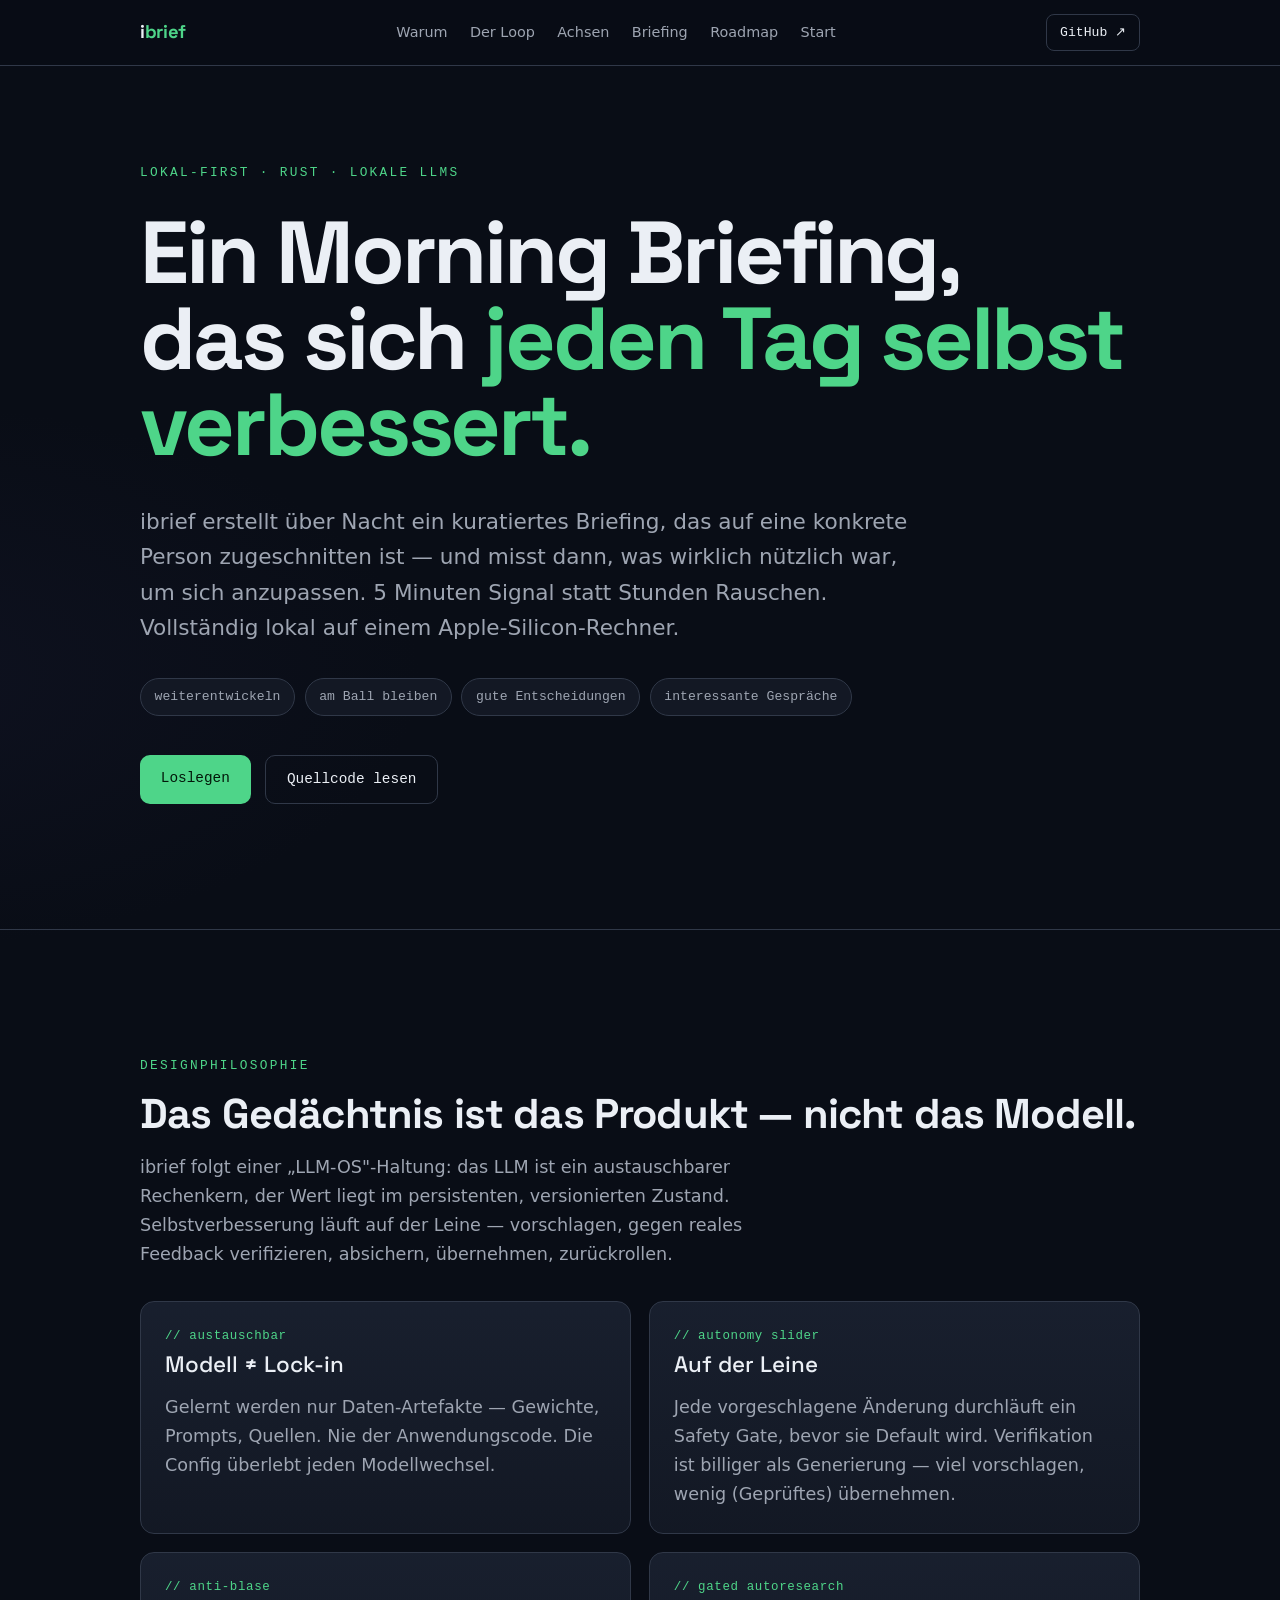
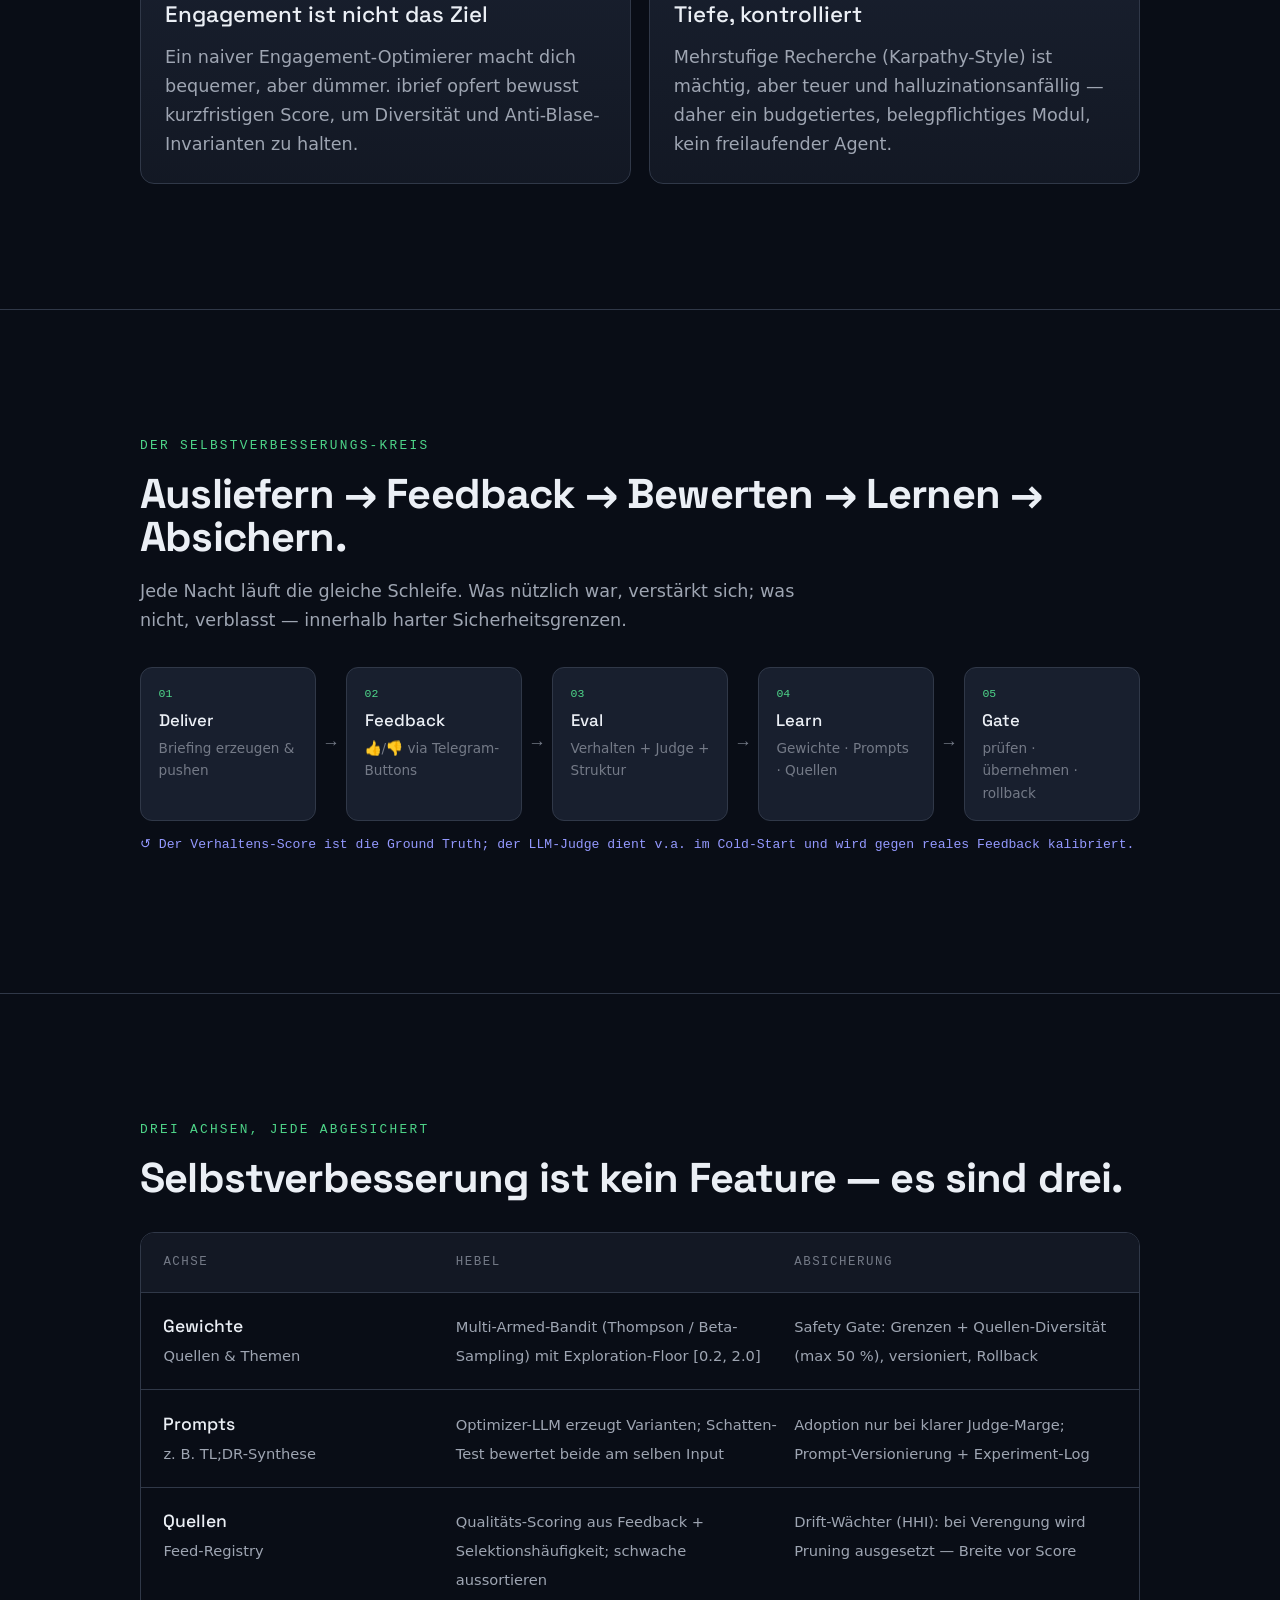
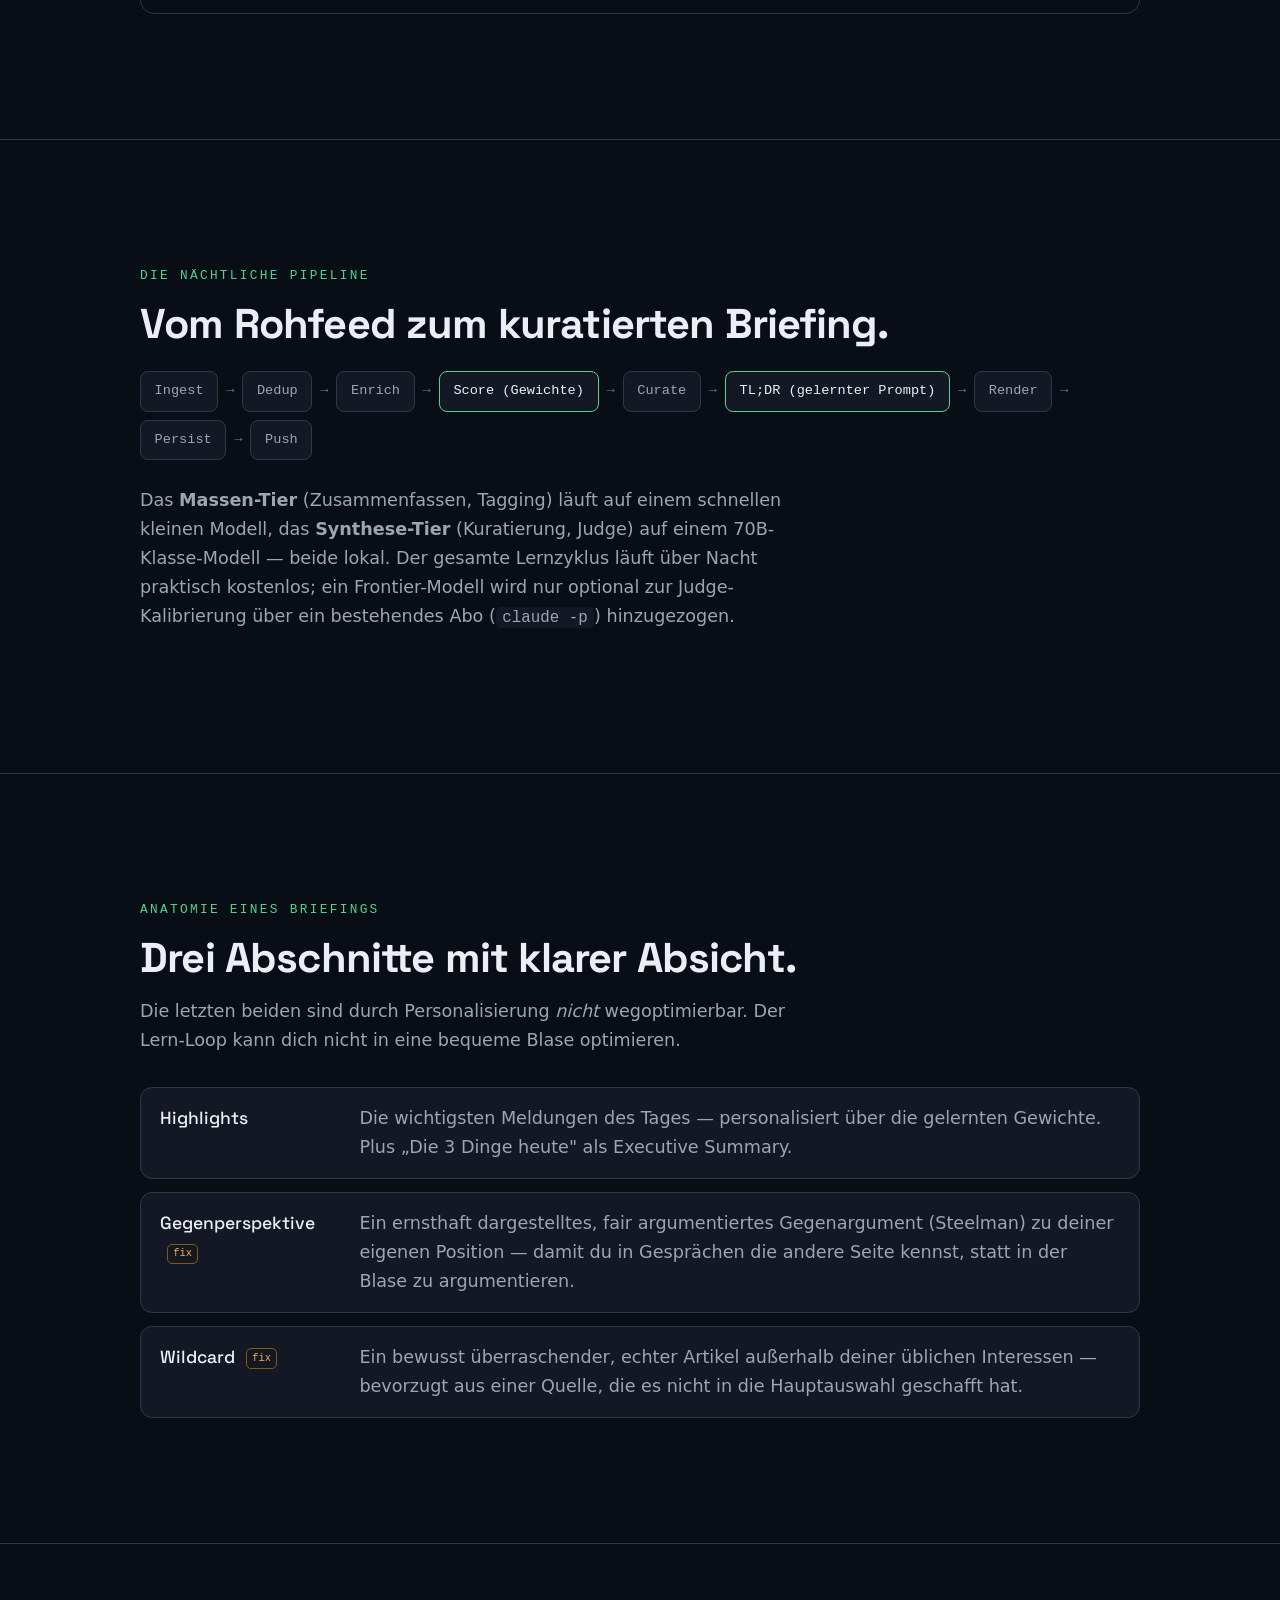
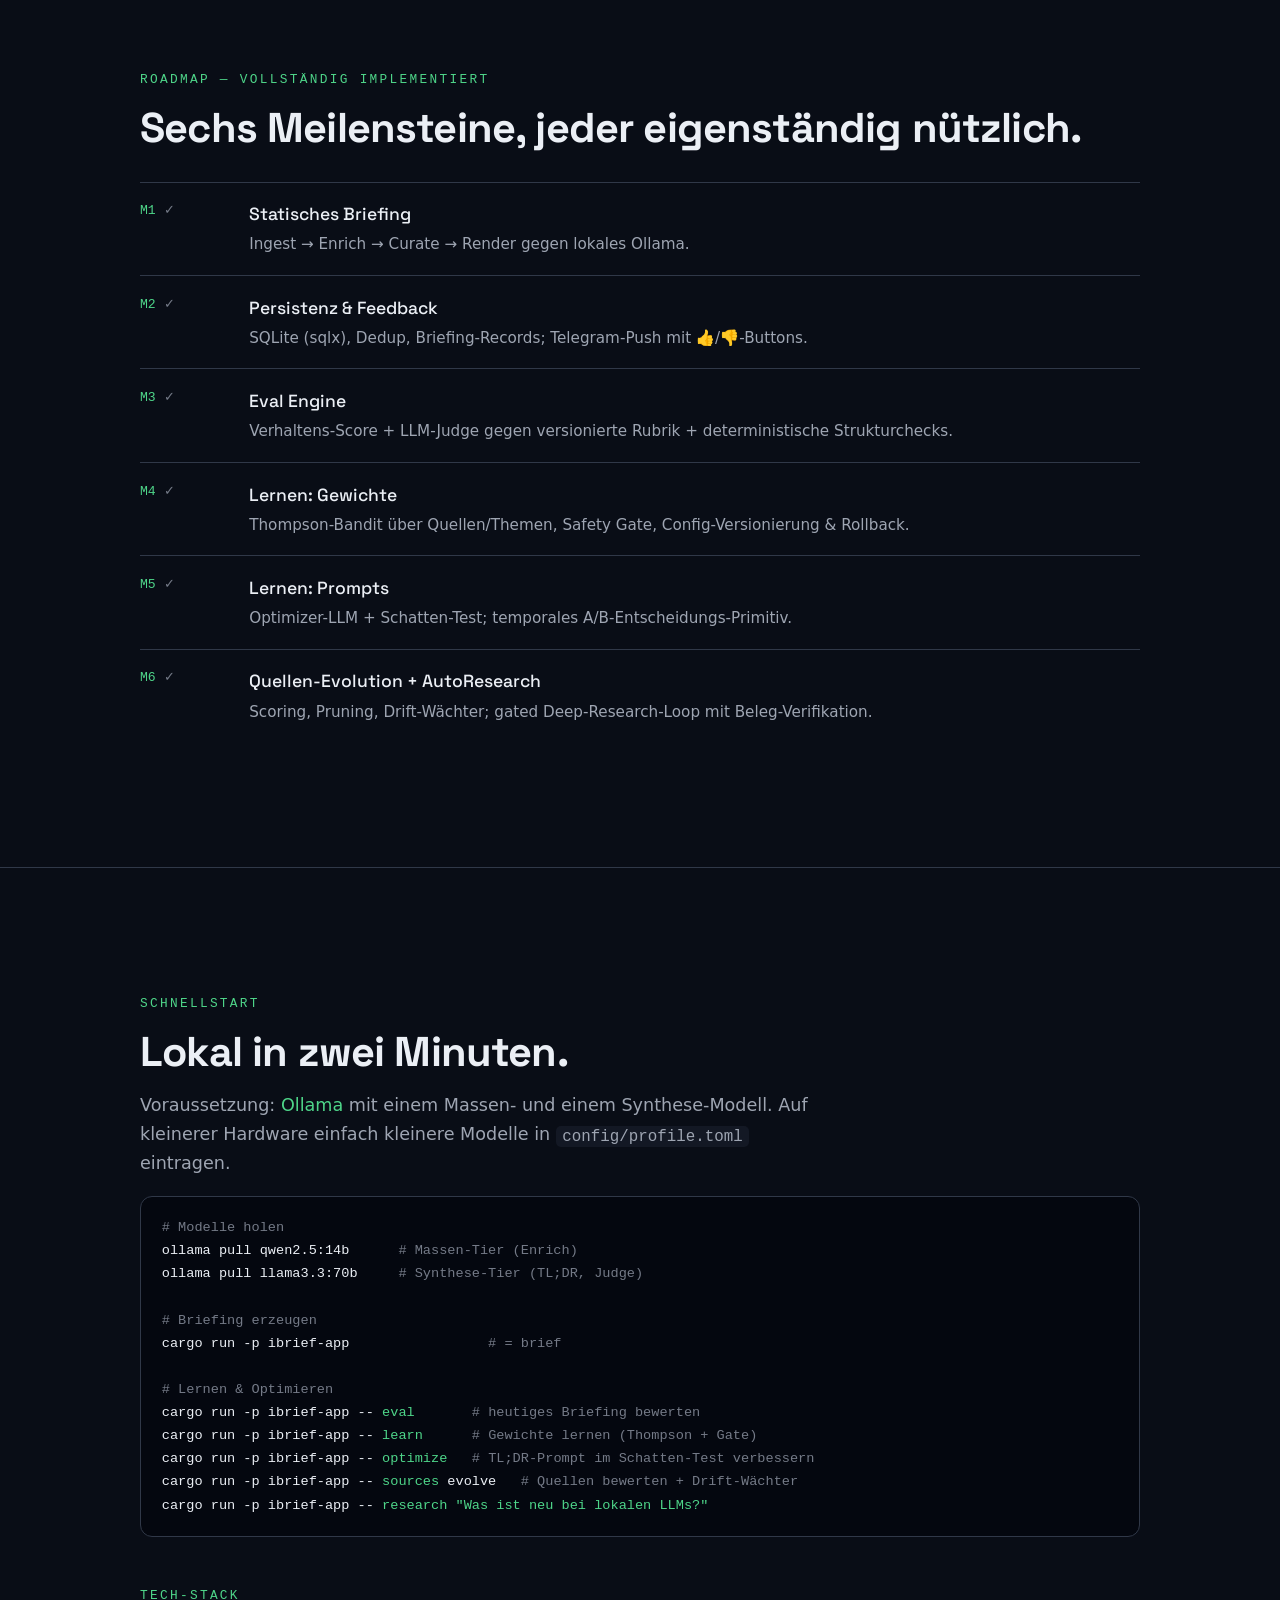
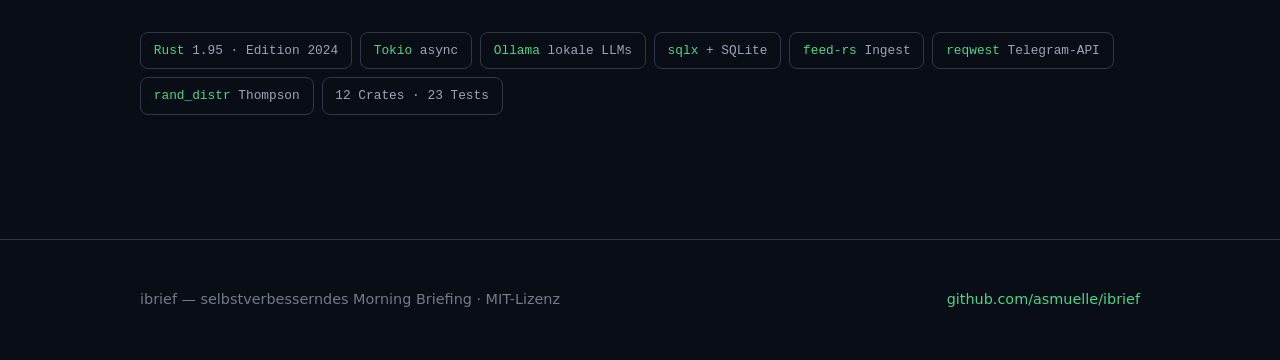
==== docs/index.html @ a216e33d "feat: ibrief — selbstverbesserndes Morning Briefing (M1–M6) Lokal-first Morning-Briefing-System in R" ====
<!doctype html>
<html lang="de">
<head>
<meta charset="utf-8" />
<meta name="viewport" content="width=device-width, initial-scale=1" />
<title>ibrief — ein selbstverbesserndes Morning Briefing</title>
<meta name="description" content="ibrief erstellt jede Nacht ein personalisiertes Morning Briefing und verbessert sich jeden Tag selbst — lokal in Rust, mit lokalen LLMs. Anti-Blase by design." />
<meta property="og:title" content="ibrief — selbstverbesserndes Morning Briefing" />
<meta property="og:description" content="Lokal-first in Rust. Lernt Gewichte, Prompts und Quellen. Anti-Blase auf Mechanismus-Ebene." />
<meta property="og:type" content="website" />
<link rel="preconnect" href="https://fonts.googleapis.com" />
<link rel="preconnect" href="https://fonts.gstatic.com" crossorigin />
<link href="https://fonts.googleapis.com/css2?family=Space+Grotesk:wght@400;500;700&display=swap" rel="stylesheet" />
<style>
:root {
  --bg: oklch(16% 0.02 265);
  --bg-raise: oklch(21% 0.025 265);
  --bg-card: oklch(24% 0.03 265);
  --line: oklch(34% 0.03 265);
  --text: oklch(95% 0.01 265);
  --muted: oklch(72% 0.02 265);
  --faint: oklch(58% 0.02 265);
  --accent: oklch(78% 0.16 155);
  --accent-2: oklch(72% 0.15 280);
  --warn: oklch(80% 0.14 70);

  --display: "Space Grotesk", ui-sans-serif, system-ui, sans-serif;
  --body: ui-sans-serif, system-ui, -apple-system, "Segoe UI", Roboto, sans-serif;
  --mono: ui-monospace, "SF Mono", "JetBrains Mono", Menlo, monospace;

  --text-hero: clamp(2.6rem, 1.2rem + 5.5vw, 5.5rem);
  --text-h2: clamp(1.6rem, 1.1rem + 2vw, 2.6rem);
  --text-h3: clamp(1.15rem, 1rem + 0.6vw, 1.4rem);
  --text-base: clamp(1rem, 0.96rem + 0.2vw, 1.1rem);

  --space-section: clamp(4rem, 3rem + 6vw, 9rem);
  --maxw: 1080px;
  --radius: 14px;
  --ease: cubic-bezier(0.16, 1, 0.3, 1);
  --dur: 320ms;
}

* { box-sizing: border-box; }
html { scroll-behavior: smooth; }
body {
  margin: 0;
  background:
    radial-gradient(1200px 600px at 80% -10%, oklch(24% 0.05 155 / 0.35), transparent 60%),
    radial-gradient(1000px 500px at -10% 10%, oklch(24% 0.05 280 / 0.3), transparent 55%),
    var(--bg);
  color: var(--text);
  font-family: var(--body);
  font-size: var(--text-base);
  line-height: 1.65;
  -webkit-font-smoothing: antialiased;
}
a { color: var(--accent); text-decoration: none; }
a:hover { text-decoration: underline; text-underline-offset: 3px; }
.wrap { max-width: var(--maxw); margin-inline: auto; padding-inline: clamp(1.2rem, 5vw, 2.5rem); }
section { padding-block: var(--space-section); border-top: 1px solid var(--line); }
h2 { font-family: var(--display); font-size: var(--text-h2); font-weight: 700; letter-spacing: -0.02em; line-height: 1.05; margin: 0 0 0.4em; }
h3 { font-family: var(--display); font-size: var(--text-h3); font-weight: 500; margin: 0 0 0.4em; }
.eyebrow { font-family: var(--mono); font-size: 0.8rem; letter-spacing: 0.18em; text-transform: uppercase; color: var(--accent); margin: 0 0 1rem; }
.lead { color: var(--muted); max-width: 60ch; }

/* nav */
header.nav { position: sticky; top: 0; z-index: 10; backdrop-filter: blur(12px); background: oklch(16% 0.02 265 / 0.7); border-bottom: 1px solid var(--line); }
.nav .wrap { display: flex; align-items: center; justify-content: space-between; padding-block: 0.9rem; }
.brand { font-family: var(--display); font-weight: 700; letter-spacing: -0.02em; font-size: 1.15rem; }
.brand span { color: var(--accent); }
.nav nav { display: flex; gap: 1.4rem; font-size: 0.9rem; }
.nav nav a { color: var(--muted); }
.nav nav a:hover { color: var(--text); text-decoration: none; }
.gh { font-family: var(--mono); font-size: 0.82rem; padding: 0.4rem 0.8rem; border: 1px solid var(--line); border-radius: 8px; color: var(--text); transition: border-color var(--dur) var(--ease), transform var(--dur) var(--ease); }
.gh:hover { border-color: var(--accent); transform: translateY(-1px); text-decoration: none; }
@media (max-width: 720px) { .nav nav { display: none; } }

/* hero */
.hero { border-top: none; padding-top: clamp(3rem, 2rem + 6vw, 6rem); }
.hero h1 { font-family: var(--display); font-size: var(--text-hero); font-weight: 700; line-height: 0.98; letter-spacing: -0.035em; margin: 0.3em 0 0.4em; }
.hero h1 em { font-style: normal; color: var(--accent); }
.hero .lead { font-size: clamp(1.1rem, 1rem + 0.6vw, 1.35rem); max-width: 56ch; }
.goals { display: flex; flex-wrap: wrap; gap: 0.6rem; margin-top: 2rem; }
.goals li { list-style: none; font-family: var(--mono); font-size: 0.82rem; padding: 0.45rem 0.85rem; border: 1px solid var(--line); border-radius: 999px; color: var(--muted); background: var(--bg-raise); }
.goals { padding: 0; }
.cta { display: flex; gap: 0.9rem; margin-top: 2.4rem; flex-wrap: wrap; }
.btn { font-family: var(--mono); font-size: 0.9rem; padding: 0.75rem 1.3rem; border-radius: 10px; transition: transform var(--dur) var(--ease), box-shadow var(--dur) var(--ease); }
.btn-primary { background: var(--accent); color: oklch(18% 0.04 155); font-weight: 500; }
.btn-primary:hover { transform: translateY(-2px); box-shadow: 0 10px 30px oklch(78% 0.16 155 / 0.25); text-decoration: none; }
.btn-ghost { border: 1px solid var(--line); color: var(--text); }
.btn-ghost:hover { border-color: var(--accent); text-decoration: none; transform: translateY(-2px); }

/* generic cards */
.grid { display: grid; gap: 1.1rem; }
.cols-2 { grid-template-columns: repeat(2, 1fr); }
.cols-3 { grid-template-columns: repeat(3, 1fr); }
@media (max-width: 800px) { .cols-2, .cols-3 { grid-template-columns: 1fr; } }
.card { background: linear-gradient(180deg, var(--bg-card), var(--bg-raise)); border: 1px solid var(--line); border-radius: var(--radius); padding: 1.5rem; transition: transform var(--dur) var(--ease), border-color var(--dur) var(--ease); }
.card:hover { transform: translateY(-3px); border-color: oklch(40% 0.05 155); }
.card p { color: var(--muted); margin: 0; }
.card .k { font-family: var(--mono); font-size: 0.78rem; color: var(--accent); letter-spacing: 0.05em; }

/* axis table */
.axes { margin-top: 2rem; border: 1px solid var(--line); border-radius: var(--radius); overflow: hidden; }
.axis { display: grid; grid-template-columns: 1.2fr 1.4fr 1.4fr; gap: 1rem; padding: 1.2rem 1.4rem; border-top: 1px solid var(--line); }
.axis:first-child { border-top: none; background: var(--bg-raise); font-family: var(--mono); font-size: 0.78rem; text-transform: uppercase; letter-spacing: 0.12em; color: var(--faint); }
.axis strong { font-family: var(--display); font-weight: 500; }
.axis small { color: var(--muted); }
@media (max-width: 720px) { .axis { grid-template-columns: 1fr; gap: 0.3rem; } .axis:first-child { display: none; } .axis strong::before { content: "▸ "; color: var(--accent); } }

/* loop diagram */
.loop { display: flex; flex-wrap: wrap; gap: 0.6rem; align-items: stretch; margin-top: 2rem; }
.loop .node { flex: 1 1 140px; background: var(--bg-card); border: 1px solid var(--line); border-radius: 12px; padding: 1rem 1.1rem; position: relative; }
.loop .node .n { font-family: var(--mono); font-size: 0.72rem; color: var(--accent); }
.loop .node h4 { margin: 0.25rem 0 0.15rem; font-family: var(--display); font-weight: 500; font-size: 1.05rem; }
.loop .node p { margin: 0; color: var(--faint); font-size: 0.85rem; }
.loop .arrow { align-self: center; color: var(--faint); font-family: var(--mono); }
.loopback { margin-top: 0.8rem; font-family: var(--mono); font-size: 0.82rem; color: var(--accent-2); }

/* pipeline */
.pipe { display: flex; flex-wrap: wrap; gap: 0.5rem; margin-top: 1.6rem; font-family: var(--mono); font-size: 0.85rem; }
.pipe span { padding: 0.5rem 0.85rem; border: 1px solid var(--line); border-radius: 8px; background: var(--bg-raise); color: var(--muted); }
.pipe span.hot { border-color: var(--accent); color: var(--text); }
.pipe b { color: var(--faint); align-self: center; }

/* anatomy */
.anatomy { margin-top: 2rem; display: grid; gap: 0.8rem; }
.row { display: grid; grid-template-columns: 180px 1fr; gap: 1.2rem; padding: 1rem 1.2rem; border: 1px solid var(--line); border-radius: 12px; background: var(--bg-raise); align-items: baseline; }
.row .label { font-family: var(--display); font-weight: 500; }
.row .label .pin { display: inline-block; font-family: var(--mono); font-size: 0.65rem; color: var(--warn); border: 1px solid oklch(50% 0.1 70); border-radius: 5px; padding: 0.05rem 0.35rem; margin-left: 0.4rem; vertical-align: middle; }
.row p { margin: 0; color: var(--muted); }
@media (max-width: 720px) { .row { grid-template-columns: 1fr; gap: 0.3rem; } }

/* timeline */
.timeline { margin-top: 2rem; display: grid; gap: 0; }
.ms { display: grid; grid-template-columns: 90px 1fr; gap: 1.2rem; padding: 1.1rem 0; border-top: 1px solid var(--line); }
.ms .tag { font-family: var(--mono); font-size: 0.82rem; color: var(--accent); }
.ms .tag .done { color: var(--faint); }
.ms h4 { margin: 0 0 0.2rem; font-family: var(--display); font-weight: 500; }
.ms p { margin: 0; color: var(--muted); font-size: 0.95rem; }

/* code */
pre { background: oklch(13% 0.02 265); border: 1px solid var(--line); border-radius: 12px; padding: 1.2rem 1.3rem; overflow-x: auto; font-family: var(--mono); font-size: 0.85rem; line-height: 1.7; color: var(--text); }
pre .c { color: var(--faint); }
pre .a { color: var(--accent); }
code { font-family: var(--mono); font-size: 0.9em; background: var(--bg-raise); padding: 0.1rem 0.4rem; border-radius: 5px; }

/* stack chips */
.stack { display: flex; flex-wrap: wrap; gap: 0.5rem; margin-top: 1.6rem; }
.stack span { font-family: var(--mono); font-size: 0.8rem; padding: 0.45rem 0.8rem; border: 1px solid var(--line); border-radius: 8px; color: var(--muted); }
.stack span b { color: var(--accent); font-weight: 400; }

footer { border-top: 1px solid var(--line); padding-block: 3rem; color: var(--faint); font-size: 0.9rem; }
footer .wrap { display: flex; justify-content: space-between; flex-wrap: wrap; gap: 1rem; }

@media (prefers-reduced-motion: reduce) {
  * { animation: none !important; transition: none !important; scroll-behavior: auto !important; }
}
</style>
</head>
<body>

<header class="nav">
  <div class="wrap">
    <span class="brand">i<span>brief</span></span>
    <nav>
      <a href="#warum">Warum</a>
      <a href="#loop">Der Loop</a>
      <a href="#achsen">Achsen</a>
      <a href="#anatomie">Briefing</a>
      <a href="#meilensteine">Roadmap</a>
      <a href="#start">Start</a>
    </nav>
    <a class="gh" href="https://github.com/asmuelle/ibrief">GitHub ↗</a>
  </div>
</header>

<main>
  <section class="hero">
    <div class="wrap">
      <p class="eyebrow">Lokal-first · Rust · lokale LLMs</p>
      <h1>Ein Morning Briefing,<br />das sich <em>jeden Tag selbst verbessert.</em></h1>
      <p class="lead">ibrief erstellt über Nacht ein kuratiertes Briefing, das auf eine konkrete Person zugeschnitten ist — und misst dann, was wirklich nützlich war, um sich anzupassen. 5 Minuten Signal statt Stunden Rauschen. Vollständig lokal auf einem Apple-Silicon-Rechner.</p>
      <ul class="goals">
        <li>weiterentwickeln</li>
        <li>am Ball bleiben</li>
        <li>gute Entscheidungen</li>
        <li>interessante Gespräche</li>
      </ul>
      <div class="cta">
        <a class="btn btn-primary" href="#start">Loslegen</a>
        <a class="btn btn-ghost" href="https://github.com/asmuelle/ibrief">Quellcode lesen</a>
      </div>
    </div>
  </section>

  <section id="warum">
    <div class="wrap">
      <p class="eyebrow">Designphilosophie</p>
      <h2>Das Gedächtnis ist das Produkt — nicht das Modell.</h2>
      <p class="lead">ibrief folgt einer „LLM-OS"-Haltung: das LLM ist ein austauschbarer Rechenkern, der Wert liegt im persistenten, versionierten Zustand. Selbstverbesserung läuft auf der Leine — vorschlagen, gegen reales Feedback verifizieren, absichern, übernehmen, zurückrollen.</p>
      <div class="grid cols-2" style="margin-top:2rem">
        <article class="card">
          <p class="k">// austauschbar</p>
          <h3>Modell ≠ Lock-in</h3>
          <p>Gelernt werden nur Daten-Artefakte — Gewichte, Prompts, Quellen. Nie der Anwendungscode. Die Config überlebt jeden Modellwechsel.</p>
        </article>
        <article class="card">
          <p class="k">// autonomy slider</p>
          <h3>Auf der Leine</h3>
          <p>Jede vorgeschlagene Änderung durchläuft ein Safety Gate, bevor sie Default wird. Verifikation ist billiger als Generierung — viel vorschlagen, wenig (Geprüftes) übernehmen.</p>
        </article>
        <article class="card">
          <p class="k">// anti-blase</p>
          <h3>Engagement ist nicht das Ziel</h3>
          <p>Ein naiver Engagement-Optimierer macht dich bequemer, aber dümmer. ibrief opfert bewusst kurzfristigen Score, um Diversität und Anti-Blase-Invarianten zu halten.</p>
        </article>
        <article class="card">
          <p class="k">// gated autoresearch</p>
          <h3>Tiefe, kontrolliert</h3>
          <p>Mehrstufige Recherche (Karpathy-Style) ist mächtig, aber teuer und halluzinationsanfällig — daher ein budgetiertes, belegpflichtiges Modul, kein freilaufender Agent.</p>
        </article>
      </div>
    </div>
  </section>

  <section id="loop">
    <div class="wrap">
      <p class="eyebrow">Der Selbstverbesserungs-Kreis</p>
      <h2>Ausliefern → Feedback → Bewerten → Lernen → Absichern.</h2>
      <p class="lead">Jede Nacht läuft die gleiche Schleife. Was nützlich war, verstärkt sich; was nicht, verblasst — innerhalb harter Sicherheitsgrenzen.</p>
      <div class="loop">
        <div class="node"><div class="n">01</div><h4>Deliver</h4><p>Briefing erzeugen &amp; pushen</p></div>
        <span class="arrow">→</span>
        <div class="node"><div class="n">02</div><h4>Feedback</h4><p>👍/👎 via Telegram-Buttons</p></div>
        <span class="arrow">→</span>
        <div class="node"><div class="n">03</div><h4>Eval</h4><p>Verhalten + Judge + Struktur</p></div>
        <span class="arrow">→</span>
        <div class="node"><div class="n">04</div><h4>Learn</h4><p>Gewichte · Prompts · Quellen</p></div>
        <span class="arrow">→</span>
        <div class="node"><div class="n">05</div><h4>Gate</h4><p>prüfen · übernehmen · rollback</p></div>
      </div>
      <p class="loopback">↺ Der Verhaltens-Score ist die Ground Truth; der LLM-Judge dient v.a. im Cold-Start und wird gegen reales Feedback kalibriert.</p>
    </div>
  </section>

  <section id="achsen">
    <div class="wrap">
      <p class="eyebrow">Drei Achsen, jede abgesichert</p>
      <h2>Selbstverbesserung ist kein Feature — es sind drei.</h2>
      <div class="axes">
        <div class="axis"><span>Achse</span><span>Hebel</span><span>Absicherung</span></div>
        <div class="axis">
          <div><strong>Gewichte</strong><br /><small>Quellen &amp; Themen</small></div>
          <div><small>Multi-Armed-Bandit (Thompson / Beta-Sampling) mit Exploration-Floor [0.2, 2.0]</small></div>
          <div><small>Safety Gate: Grenzen + Quellen-Diversität (max 50 %), versioniert, Rollback</small></div>
        </div>
        <div class="axis">
          <div><strong>Prompts</strong><br /><small>z. B. TL;DR-Synthese</small></div>
          <div><small>Optimizer-LLM erzeugt Varianten; Schatten-Test bewertet beide am selben Input</small></div>
          <div><small>Adoption nur bei klarer Judge-Marge; Prompt-Versionierung + Experiment-Log</small></div>
        </div>
        <div class="axis">
          <div><strong>Quellen</strong><br /><small>Feed-Registry</small></div>
          <div><small>Qualitäts-Scoring aus Feedback + Selektionshäufigkeit; schwache aussortieren</small></div>
          <div><small>Drift-Wächter (HHI): bei Verengung wird Pruning ausgesetzt — Breite vor Score</small></div>
        </div>
      </div>
    </div>
  </section>

  <section id="pipeline">
    <div class="wrap">
      <p class="eyebrow">Die nächtliche Pipeline</p>
      <h2>Vom Rohfeed zum kuratierten Briefing.</h2>
      <div class="pipe">
        <span>Ingest</span><b>→</b>
        <span>Dedup</span><b>→</b>
        <span>Enrich</span><b>→</b>
        <span class="hot">Score (Gewichte)</span><b>→</b>
        <span>Curate</span><b>→</b>
        <span class="hot">TL;DR (gelernter Prompt)</span><b>→</b>
        <span>Render</span><b>→</b>
        <span>Persist</span><b>→</b>
        <span>Push</span>
      </div>
      <p class="lead" style="margin-top:1.6rem">Das <strong>Massen-Tier</strong> (Zusammenfassen, Tagging) läuft auf einem schnellen kleinen Modell, das <strong>Synthese-Tier</strong> (Kuratierung, Judge) auf einem 70B-Klasse-Modell — beide lokal. Der gesamte Lernzyklus läuft über Nacht praktisch kostenlos; ein Frontier-Modell wird nur optional zur Judge-Kalibrierung über ein bestehendes Abo (<code>claude -p</code>) hinzugezogen.</p>
    </div>
  </section>

  <section id="anatomie">
    <div class="wrap">
      <p class="eyebrow">Anatomie eines Briefings</p>
      <h2>Drei Abschnitte mit klarer Absicht.</h2>
      <p class="lead">Die letzten beiden sind durch Personalisierung <em>nicht</em> wegoptimierbar. Der Lern-Loop kann dich nicht in eine bequeme Blase optimieren.</p>
      <div class="anatomy">
        <div class="row">
          <div class="label">Highlights</div>
          <p>Die wichtigsten Meldungen des Tages — personalisiert über die gelernten Gewichte. Plus „Die 3 Dinge heute" als Executive Summary.</p>
        </div>
        <div class="row">
          <div class="label">Gegenperspektive <span class="pin">fix</span></div>
          <p>Ein ernsthaft dargestelltes, fair argumentiertes Gegenargument (Steelman) zu deiner eigenen Position — damit du in Gesprächen die andere Seite kennst, statt in der Blase zu argumentieren.</p>
        </div>
        <div class="row">
          <div class="label">Wildcard <span class="pin">fix</span></div>
          <p>Ein bewusst überraschender, echter Artikel außerhalb deiner üblichen Interessen — bevorzugt aus einer Quelle, die es nicht in die Hauptauswahl geschafft hat.</p>
        </div>
      </div>
    </div>
  </section>

  <section id="meilensteine">
    <div class="wrap">
      <p class="eyebrow">Roadmap — vollständig implementiert</p>
      <h2>Sechs Meilensteine, jeder eigenständig nützlich.</h2>
      <div class="timeline">
        <div class="ms"><div class="tag">M1 <span class="done">✓</span></div><div><h4>Statisches Briefing</h4><p>Ingest → Enrich → Curate → Render gegen lokales Ollama.</p></div></div>
        <div class="ms"><div class="tag">M2 <span class="done">✓</span></div><div><h4>Persistenz &amp; Feedback</h4><p>SQLite (sqlx), Dedup, Briefing-Records; Telegram-Push mit 👍/👎-Buttons.</p></div></div>
        <div class="ms"><div class="tag">M3 <span class="done">✓</span></div><div><h4>Eval Engine</h4><p>Verhaltens-Score + LLM-Judge gegen versionierte Rubrik + deterministische Strukturchecks.</p></div></div>
        <div class="ms"><div class="tag">M4 <span class="done">✓</span></div><div><h4>Lernen: Gewichte</h4><p>Thompson-Bandit über Quellen/Themen, Safety Gate, Config-Versionierung &amp; Rollback.</p></div></div>
        <div class="ms"><div class="tag">M5 <span class="done">✓</span></div><div><h4>Lernen: Prompts</h4><p>Optimizer-LLM + Schatten-Test; temporales A/B-Entscheidungs-Primitiv.</p></div></div>
        <div class="ms"><div class="tag">M6 <span class="done">✓</span></div><div><h4>Quellen-Evolution + AutoResearch</h4><p>Scoring, Pruning, Drift-Wächter; gated Deep-Research-Loop mit Beleg-Verifikation.</p></div></div>
      </div>
    </div>
  </section>

  <section id="start">
    <div class="wrap">
      <p class="eyebrow">Schnellstart</p>
      <h2>Lokal in zwei Minuten.</h2>
      <p class="lead">Voraussetzung: <a href="https://ollama.com">Ollama</a> mit einem Massen- und einem Synthese-Modell. Auf kleinerer Hardware einfach kleinere Modelle in <code>config/profile.toml</code> eintragen.</p>
<pre><span class="c"># Modelle holen</span>
ollama pull qwen2.5:14b      <span class="c"># Massen-Tier (Enrich)</span>
ollama pull llama3.3:70b     <span class="c"># Synthese-Tier (TL;DR, Judge)</span>

<span class="c"># Briefing erzeugen</span>
cargo run -p ibrief-app                 <span class="c"># = brief</span>

<span class="c"># Lernen &amp; Optimieren</span>
cargo run -p ibrief-app -- <span class="a">eval</span>       <span class="c"># heutiges Briefing bewerten</span>
cargo run -p ibrief-app -- <span class="a">learn</span>      <span class="c"># Gewichte lernen (Thompson + Gate)</span>
cargo run -p ibrief-app -- <span class="a">optimize</span>   <span class="c"># TL;DR-Prompt im Schatten-Test verbessern</span>
cargo run -p ibrief-app -- <span class="a">sources</span> evolve   <span class="c"># Quellen bewerten + Drift-Wächter</span>
cargo run -p ibrief-app -- <span class="a">research</span> <span class="a">"Was ist neu bei lokalen LLMs?"</span></pre>

      <p class="eyebrow" style="margin-top:3rem">Tech-Stack</p>
      <div class="stack">
        <span><b>Rust</b> 1.95 · Edition 2024</span>
        <span><b>Tokio</b> async</span>
        <span><b>Ollama</b> lokale LLMs</span>
        <span><b>sqlx</b> + SQLite</span>
        <span><b>feed-rs</b> Ingest</span>
        <span><b>reqwest</b> Telegram-API</span>
        <span><b>rand_distr</b> Thompson</span>
        <span>12 Crates · 23 Tests</span>
      </div>
    </div>
  </section>
</main>

<footer>
  <div class="wrap">
    <span>ibrief — selbstverbesserndes Morning Briefing · MIT-Lizenz</span>
    <span><a href="https://github.com/asmuelle/ibrief">github.com/asmuelle/ibrief</a></span>
  </div>
</footer>

</body>
</html>
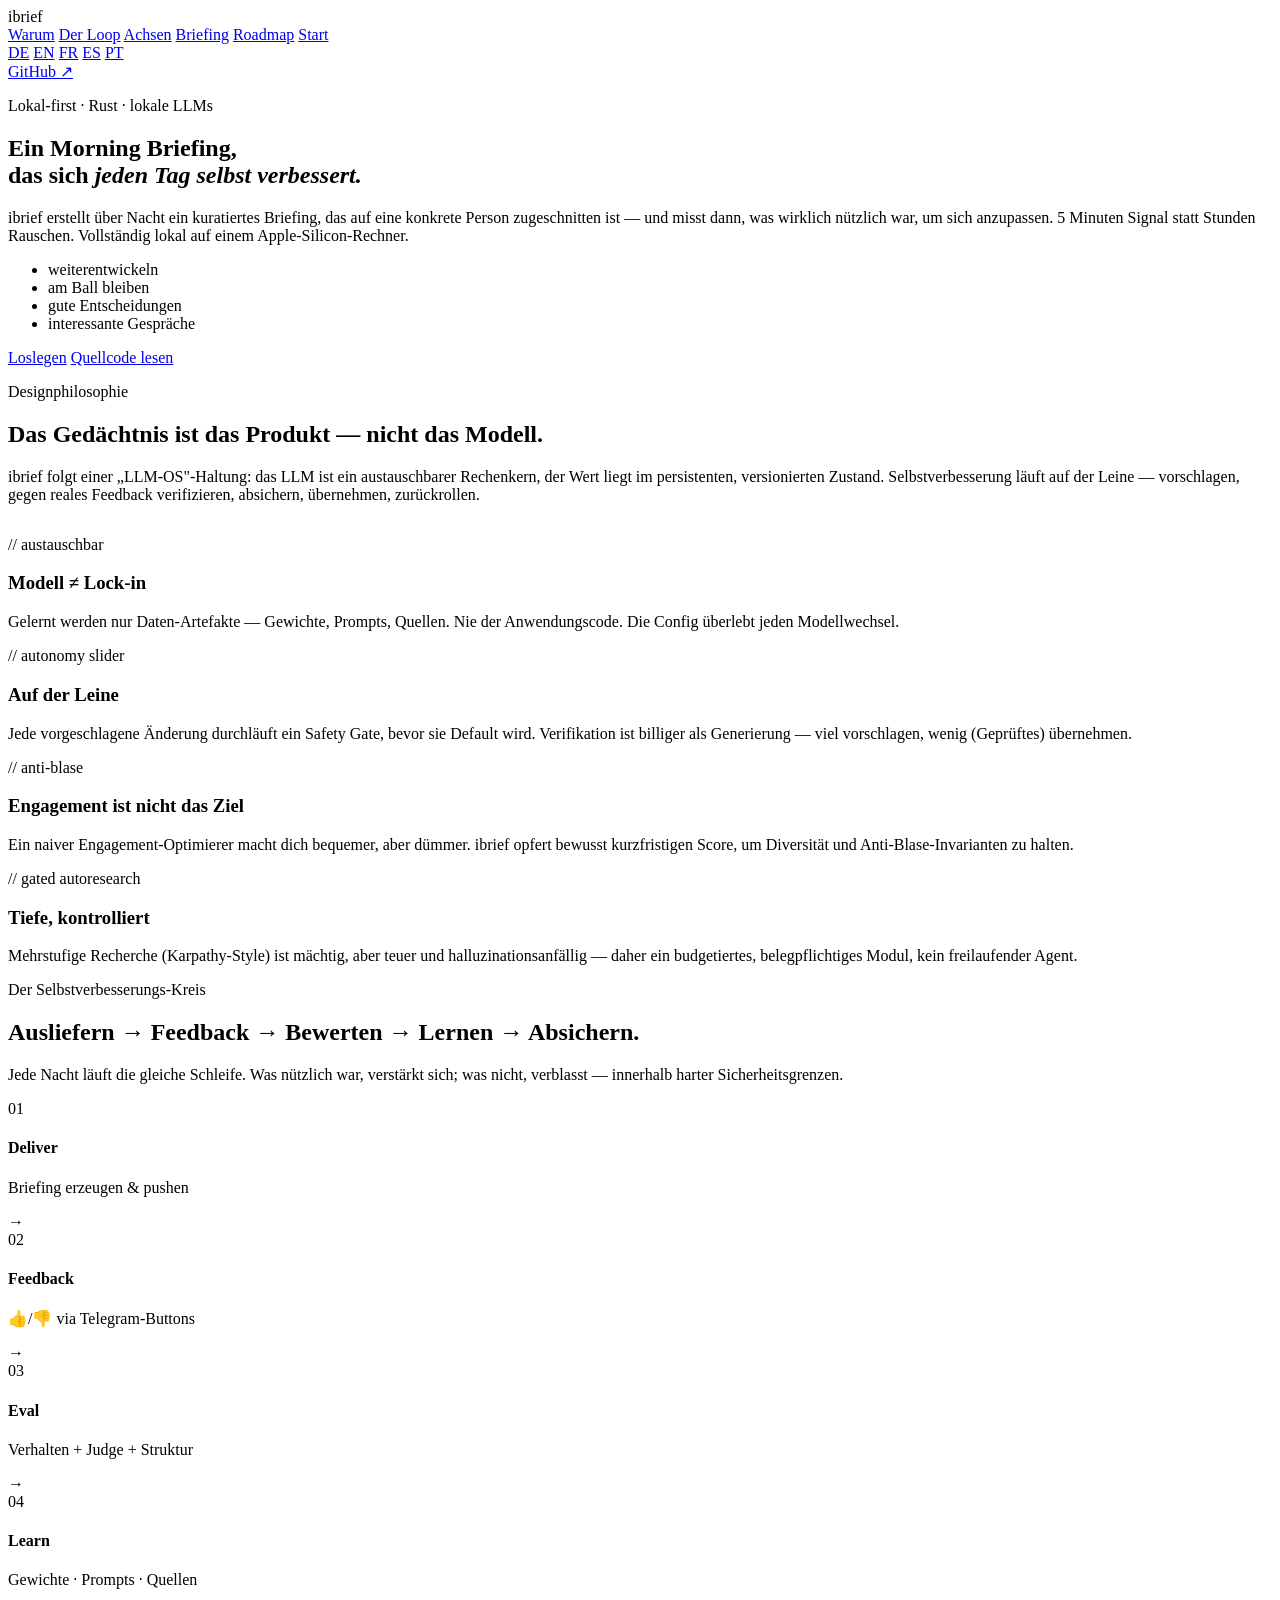
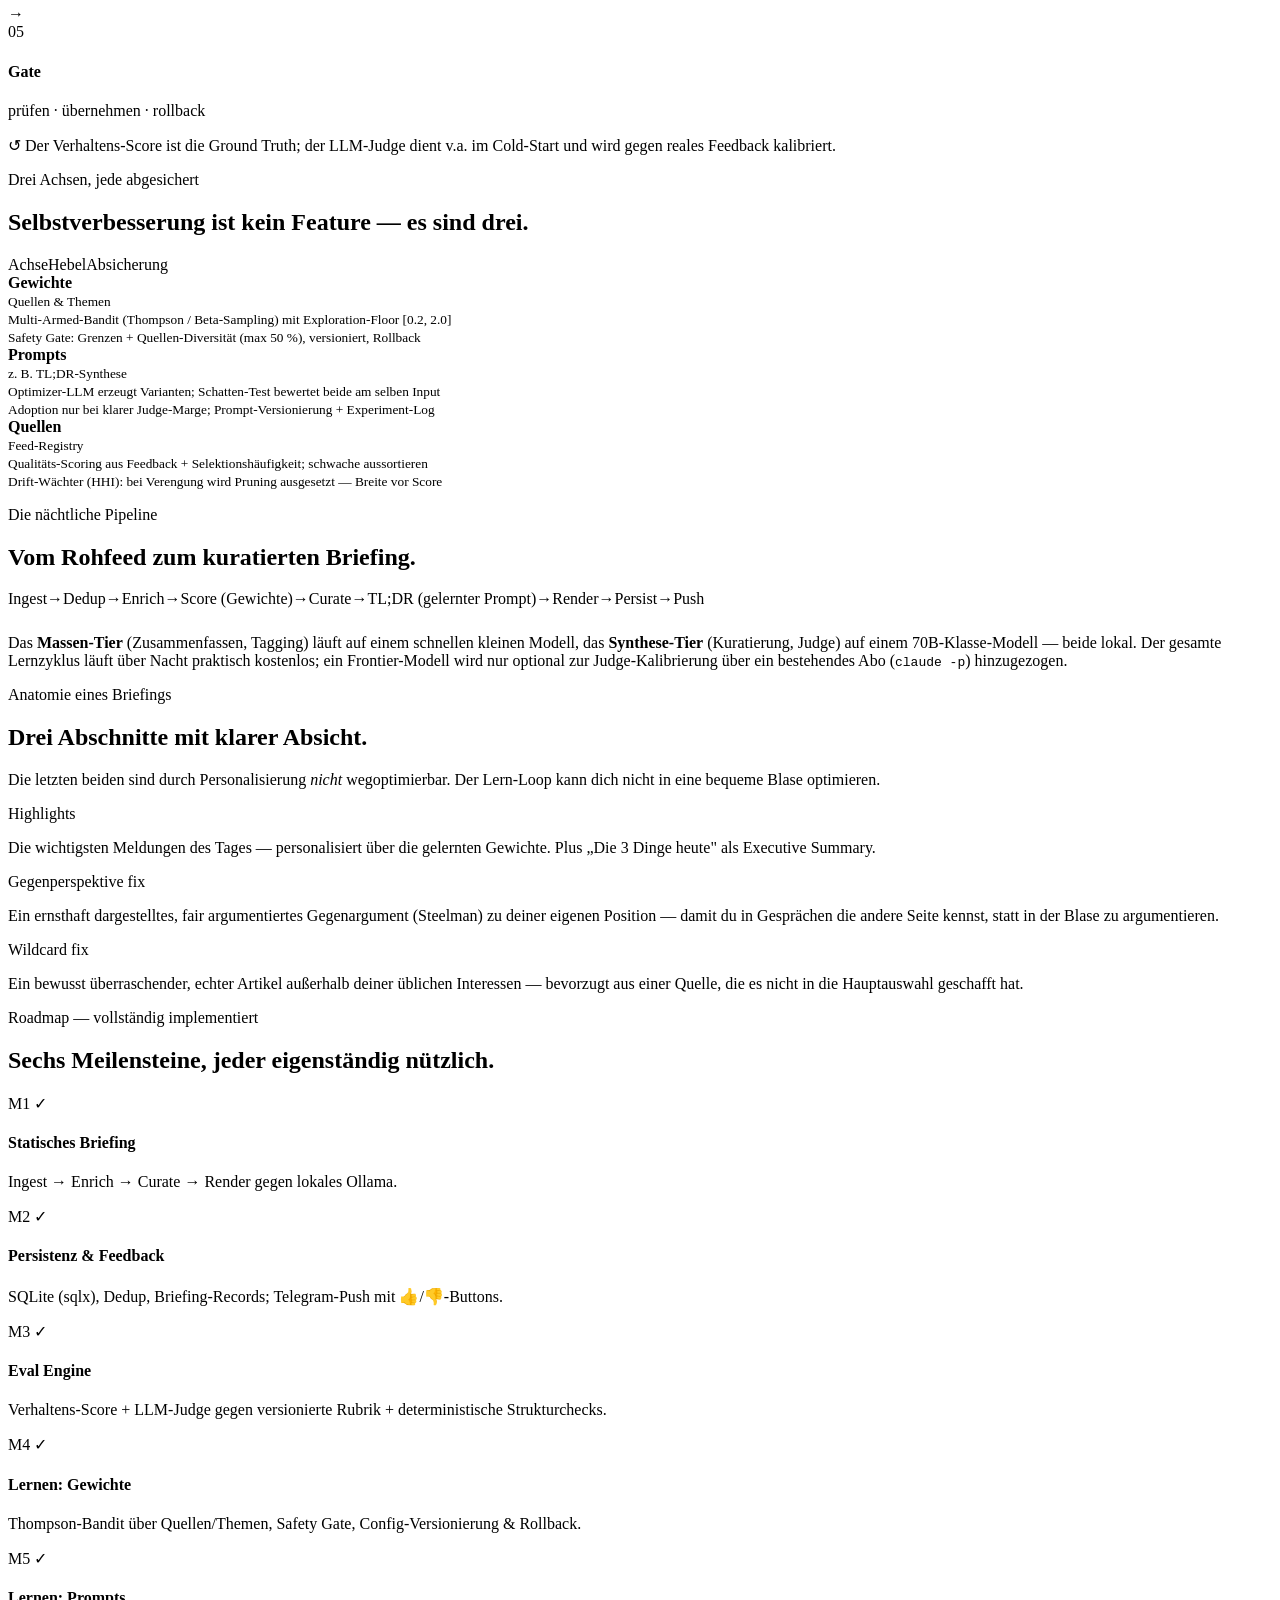
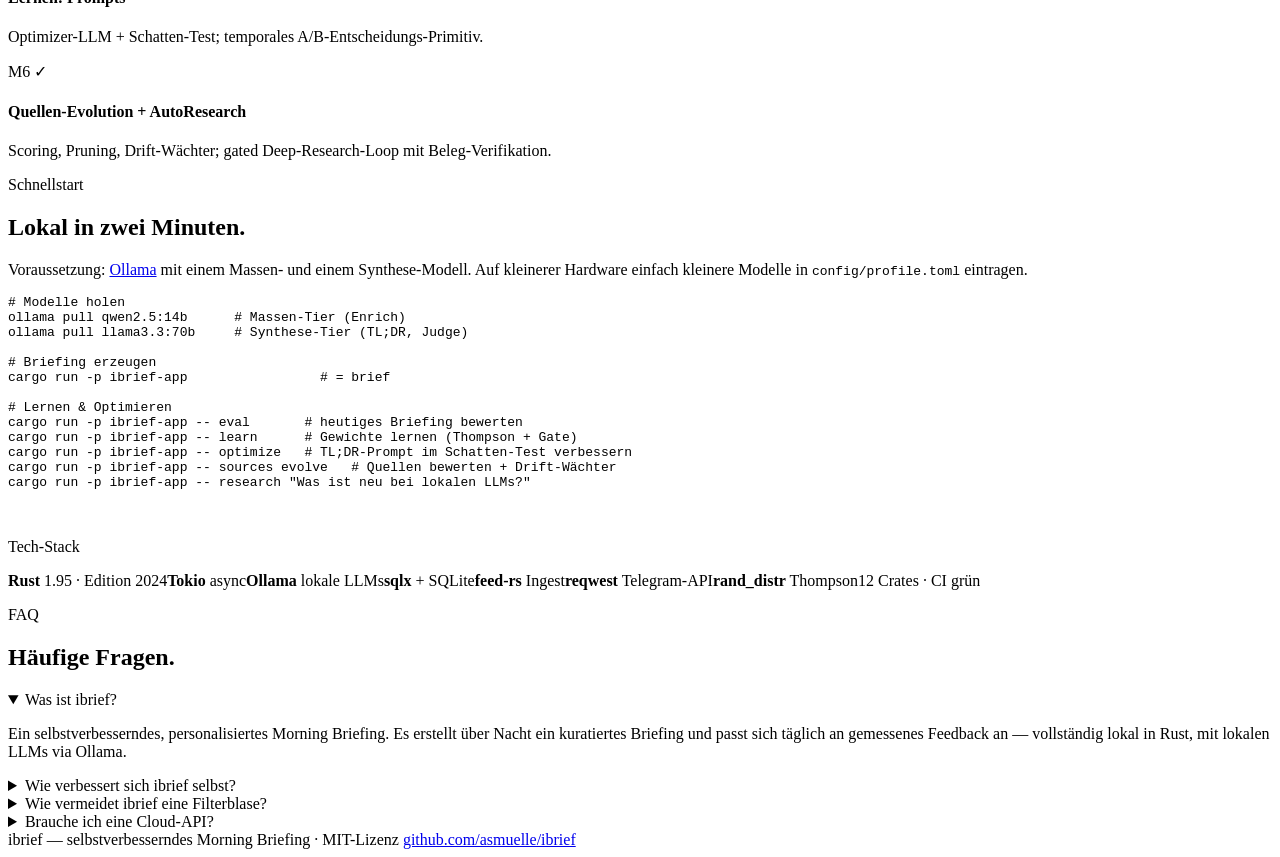
==== commit 49302ca3: "docs: mehrsprachige GitHub-Pages-Seite (de/en/fr/es/pt) mit SEO/GEO - Geteiltes Stylesheet (styles.c" ====
--- a/docs/index.html
+++ b/docs/index.html
@@ -3,160 +3,45 @@
 <head>
 <meta charset="utf-8" />
 <meta name="viewport" content="width=device-width, initial-scale=1" />
-<title>ibrief — ein selbstverbesserndes Morning Briefing</title>
-<meta name="description" content="ibrief erstellt jede Nacht ein personalisiertes Morning Briefing und verbessert sich jeden Tag selbst — lokal in Rust, mit lokalen LLMs. Anti-Blase by design." />
+<title>ibrief — ein selbstverbesserndes Morning Briefing | lokal in Rust</title>
+<meta name="description" content="ibrief erstellt jede Nacht ein personalisiertes Morning Briefing und verbessert sich jeden Tag selbst — lokal in Rust, mit lokalen LLMs via Ollama. Lernt Gewichte, Prompts und Quellen. Anti-Blase by design." />
+<meta name="keywords" content="Morning Briefing, selbstverbessernde KI, lokale LLMs, Ollama, Rust, KI-Agent, Personalisierung, Anti-Filterblase, AutoResearch" />
+<meta name="robots" content="index, follow, max-image-preview:large" />
+<meta name="author" content="Andreas Müller" />
+<link rel="canonical" href="https://asmuelle.github.io/ibrief/" />
+<link rel="alternate" hreflang="de" href="https://asmuelle.github.io/ibrief/" />
+<link rel="alternate" hreflang="en" href="https://asmuelle.github.io/ibrief/en/" />
+<link rel="alternate" hreflang="fr" href="https://asmuelle.github.io/ibrief/fr/" />
+<link rel="alternate" hreflang="es" href="https://asmuelle.github.io/ibrief/es/" />
+<link rel="alternate" hreflang="pt" href="https://asmuelle.github.io/ibrief/pt/" />
+<link rel="alternate" hreflang="x-default" href="https://asmuelle.github.io/ibrief/en/" />
+<meta property="og:type" content="website" />
+<meta property="og:site_name" content="ibrief" />
 <meta property="og:title" content="ibrief — selbstverbesserndes Morning Briefing" />
 <meta property="og:description" content="Lokal-first in Rust. Lernt Gewichte, Prompts und Quellen. Anti-Blase auf Mechanismus-Ebene." />
-<meta property="og:type" content="website" />
+<meta property="og:url" content="https://asmuelle.github.io/ibrief/" />
+<meta property="og:locale" content="de_DE" />
+<meta property="og:locale:alternate" content="en_US" />
+<meta property="og:locale:alternate" content="fr_FR" />
+<meta property="og:locale:alternate" content="es_ES" />
+<meta property="og:locale:alternate" content="pt_PT" />
+<meta name="twitter:card" content="summary_large_image" />
+<meta name="twitter:title" content="ibrief — selbstverbesserndes Morning Briefing" />
+<meta name="twitter:description" content="Lokal-first in Rust. Lernt Gewichte, Prompts und Quellen. Anti-Blase by design." />
 <link rel="preconnect" href="https://fonts.googleapis.com" />
 <link rel="preconnect" href="https://fonts.gstatic.com" crossorigin />
 <link href="https://fonts.googleapis.com/css2?family=Space+Grotesk:wght@400;500;700&display=swap" rel="stylesheet" />
-<style>
-:root {
-  --bg: oklch(16% 0.02 265);
-  --bg-raise: oklch(21% 0.025 265);
-  --bg-card: oklch(24% 0.03 265);
-  --line: oklch(34% 0.03 265);
-  --text: oklch(95% 0.01 265);
-  --muted: oklch(72% 0.02 265);
-  --faint: oklch(58% 0.02 265);
-  --accent: oklch(78% 0.16 155);
-  --accent-2: oklch(72% 0.15 280);
-  --warn: oklch(80% 0.14 70);
-
-  --display: "Space Grotesk", ui-sans-serif, system-ui, sans-serif;
-  --body: ui-sans-serif, system-ui, -apple-system, "Segoe UI", Roboto, sans-serif;
-  --mono: ui-monospace, "SF Mono", "JetBrains Mono", Menlo, monospace;
-
-  --text-hero: clamp(2.6rem, 1.2rem + 5.5vw, 5.5rem);
-  --text-h2: clamp(1.6rem, 1.1rem + 2vw, 2.6rem);
-  --text-h3: clamp(1.15rem, 1rem + 0.6vw, 1.4rem);
-  --text-base: clamp(1rem, 0.96rem + 0.2vw, 1.1rem);
-
-  --space-section: clamp(4rem, 3rem + 6vw, 9rem);
-  --maxw: 1080px;
-  --radius: 14px;
-  --ease: cubic-bezier(0.16, 1, 0.3, 1);
-  --dur: 320ms;
-}
-
-* { box-sizing: border-box; }
-html { scroll-behavior: smooth; }
-body {
-  margin: 0;
-  background:
-    radial-gradient(1200px 600px at 80% -10%, oklch(24% 0.05 155 / 0.35), transparent 60%),
-    radial-gradient(1000px 500px at -10% 10%, oklch(24% 0.05 280 / 0.3), transparent 55%),
-    var(--bg);
-  color: var(--text);
-  font-family: var(--body);
-  font-size: var(--text-base);
-  line-height: 1.65;
-  -webkit-font-smoothing: antialiased;
-}
-a { color: var(--accent); text-decoration: none; }
-a:hover { text-decoration: underline; text-underline-offset: 3px; }
-.wrap { max-width: var(--maxw); margin-inline: auto; padding-inline: clamp(1.2rem, 5vw, 2.5rem); }
-section { padding-block: var(--space-section); border-top: 1px solid var(--line); }
-h2 { font-family: var(--display); font-size: var(--text-h2); font-weight: 700; letter-spacing: -0.02em; line-height: 1.05; margin: 0 0 0.4em; }
-h3 { font-family: var(--display); font-size: var(--text-h3); font-weight: 500; margin: 0 0 0.4em; }
-.eyebrow { font-family: var(--mono); font-size: 0.8rem; letter-spacing: 0.18em; text-transform: uppercase; color: var(--accent); margin: 0 0 1rem; }
-.lead { color: var(--muted); max-width: 60ch; }
-
-/* nav */
-header.nav { position: sticky; top: 0; z-index: 10; backdrop-filter: blur(12px); background: oklch(16% 0.02 265 / 0.7); border-bottom: 1px solid var(--line); }
-.nav .wrap { display: flex; align-items: center; justify-content: space-between; padding-block: 0.9rem; }
-.brand { font-family: var(--display); font-weight: 700; letter-spacing: -0.02em; font-size: 1.15rem; }
-.brand span { color: var(--accent); }
-.nav nav { display: flex; gap: 1.4rem; font-size: 0.9rem; }
-.nav nav a { color: var(--muted); }
-.nav nav a:hover { color: var(--text); text-decoration: none; }
-.gh { font-family: var(--mono); font-size: 0.82rem; padding: 0.4rem 0.8rem; border: 1px solid var(--line); border-radius: 8px; color: var(--text); transition: border-color var(--dur) var(--ease), transform var(--dur) var(--ease); }
-.gh:hover { border-color: var(--accent); transform: translateY(-1px); text-decoration: none; }
-@media (max-width: 720px) { .nav nav { display: none; } }
-
-/* hero */
-.hero { border-top: none; padding-top: clamp(3rem, 2rem + 6vw, 6rem); }
-.hero h1 { font-family: var(--display); font-size: var(--text-hero); font-weight: 700; line-height: 0.98; letter-spacing: -0.035em; margin: 0.3em 0 0.4em; }
-.hero h1 em { font-style: normal; color: var(--accent); }
-.hero .lead { font-size: clamp(1.1rem, 1rem + 0.6vw, 1.35rem); max-width: 56ch; }
-.goals { display: flex; flex-wrap: wrap; gap: 0.6rem; margin-top: 2rem; }
-.goals li { list-style: none; font-family: var(--mono); font-size: 0.82rem; padding: 0.45rem 0.85rem; border: 1px solid var(--line); border-radius: 999px; color: var(--muted); background: var(--bg-raise); }
-.goals { padding: 0; }
-.cta { display: flex; gap: 0.9rem; margin-top: 2.4rem; flex-wrap: wrap; }
-.btn { font-family: var(--mono); font-size: 0.9rem; padding: 0.75rem 1.3rem; border-radius: 10px; transition: transform var(--dur) var(--ease), box-shadow var(--dur) var(--ease); }
-.btn-primary { background: var(--accent); color: oklch(18% 0.04 155); font-weight: 500; }
-.btn-primary:hover { transform: translateY(-2px); box-shadow: 0 10px 30px oklch(78% 0.16 155 / 0.25); text-decoration: none; }
-.btn-ghost { border: 1px solid var(--line); color: var(--text); }
-.btn-ghost:hover { border-color: var(--accent); text-decoration: none; transform: translateY(-2px); }
-
-/* generic cards */
-.grid { display: grid; gap: 1.1rem; }
-.cols-2 { grid-template-columns: repeat(2, 1fr); }
-.cols-3 { grid-template-columns: repeat(3, 1fr); }
-@media (max-width: 800px) { .cols-2, .cols-3 { grid-template-columns: 1fr; } }
-.card { background: linear-gradient(180deg, var(--bg-card), var(--bg-raise)); border: 1px solid var(--line); border-radius: var(--radius); padding: 1.5rem; transition: transform var(--dur) var(--ease), border-color var(--dur) var(--ease); }
-.card:hover { transform: translateY(-3px); border-color: oklch(40% 0.05 155); }
-.card p { color: var(--muted); margin: 0; }
-.card .k { font-family: var(--mono); font-size: 0.78rem; color: var(--accent); letter-spacing: 0.05em; }
-
-/* axis table */
-.axes { margin-top: 2rem; border: 1px solid var(--line); border-radius: var(--radius); overflow: hidden; }
-.axis { display: grid; grid-template-columns: 1.2fr 1.4fr 1.4fr; gap: 1rem; padding: 1.2rem 1.4rem; border-top: 1px solid var(--line); }
-.axis:first-child { border-top: none; background: var(--bg-raise); font-family: var(--mono); font-size: 0.78rem; text-transform: uppercase; letter-spacing: 0.12em; color: var(--faint); }
-.axis strong { font-family: var(--display); font-weight: 500; }
-.axis small { color: var(--muted); }
-@media (max-width: 720px) { .axis { grid-template-columns: 1fr; gap: 0.3rem; } .axis:first-child { display: none; } .axis strong::before { content: "▸ "; color: var(--accent); } }
-
-/* loop diagram */
-.loop { display: flex; flex-wrap: wrap; gap: 0.6rem; align-items: stretch; margin-top: 2rem; }
-.loop .node { flex: 1 1 140px; background: var(--bg-card); border: 1px solid var(--line); border-radius: 12px; padding: 1rem 1.1rem; position: relative; }
-.loop .node .n { font-family: var(--mono); font-size: 0.72rem; color: var(--accent); }
-.loop .node h4 { margin: 0.25rem 0 0.15rem; font-family: var(--display); font-weight: 500; font-size: 1.05rem; }
-.loop .node p { margin: 0; color: var(--faint); font-size: 0.85rem; }
-.loop .arrow { align-self: center; color: var(--faint); font-family: var(--mono); }
-.loopback { margin-top: 0.8rem; font-family: var(--mono); font-size: 0.82rem; color: var(--accent-2); }
-
-/* pipeline */
-.pipe { display: flex; flex-wrap: wrap; gap: 0.5rem; margin-top: 1.6rem; font-family: var(--mono); font-size: 0.85rem; }
-.pipe span { padding: 0.5rem 0.85rem; border: 1px solid var(--line); border-radius: 8px; background: var(--bg-raise); color: var(--muted); }
-.pipe span.hot { border-color: var(--accent); color: var(--text); }
-.pipe b { color: var(--faint); align-self: center; }
-
-/* anatomy */
-.anatomy { margin-top: 2rem; display: grid; gap: 0.8rem; }
-.row { display: grid; grid-template-columns: 180px 1fr; gap: 1.2rem; padding: 1rem 1.2rem; border: 1px solid var(--line); border-radius: 12px; background: var(--bg-raise); align-items: baseline; }
-.row .label { font-family: var(--display); font-weight: 500; }
-.row .label .pin { display: inline-block; font-family: var(--mono); font-size: 0.65rem; color: var(--warn); border: 1px solid oklch(50% 0.1 70); border-radius: 5px; padding: 0.05rem 0.35rem; margin-left: 0.4rem; vertical-align: middle; }
-.row p { margin: 0; color: var(--muted); }
-@media (max-width: 720px) { .row { grid-template-columns: 1fr; gap: 0.3rem; } }
-
-/* timeline */
-.timeline { margin-top: 2rem; display: grid; gap: 0; }
-.ms { display: grid; grid-template-columns: 90px 1fr; gap: 1.2rem; padding: 1.1rem 0; border-top: 1px solid var(--line); }
-.ms .tag { font-family: var(--mono); font-size: 0.82rem; color: var(--accent); }
-.ms .tag .done { color: var(--faint); }
-.ms h4 { margin: 0 0 0.2rem; font-family: var(--display); font-weight: 500; }
-.ms p { margin: 0; color: var(--muted); font-size: 0.95rem; }
-
-/* code */
-pre { background: oklch(13% 0.02 265); border: 1px solid var(--line); border-radius: 12px; padding: 1.2rem 1.3rem; overflow-x: auto; font-family: var(--mono); font-size: 0.85rem; line-height: 1.7; color: var(--text); }
-pre .c { color: var(--faint); }
-pre .a { color: var(--accent); }
-code { font-family: var(--mono); font-size: 0.9em; background: var(--bg-raise); padding: 0.1rem 0.4rem; border-radius: 5px; }
-
-/* stack chips */
-.stack { display: flex; flex-wrap: wrap; gap: 0.5rem; margin-top: 1.6rem; }
-.stack span { font-family: var(--mono); font-size: 0.8rem; padding: 0.45rem 0.8rem; border: 1px solid var(--line); border-radius: 8px; color: var(--muted); }
-.stack span b { color: var(--accent); font-weight: 400; }
-
-footer { border-top: 1px solid var(--line); padding-block: 3rem; color: var(--faint); font-size: 0.9rem; }
-footer .wrap { display: flex; justify-content: space-between; flex-wrap: wrap; gap: 1rem; }
-
-@media (prefers-reduced-motion: reduce) {
-  * { animation: none !important; transition: none !important; scroll-behavior: auto !important; }
-}
-</style>
+<link rel="stylesheet" href="/ibrief/styles.css" />
+<script type="application/ld+json">
+{"@context":"https://schema.org","@type":"SoftwareSourceCode","name":"ibrief","description":"Ein selbstverbesserndes, personalisiertes Morning Briefing — lokal-first in Rust mit lokalen LLMs. Lernt Gewichte, Prompts und Quellen; Anti-Blase by design.","codeRepository":"https://github.com/asmuelle/ibrief","programmingLanguage":"Rust","runtimePlatform":"Rust 1.95, Edition 2024","license":"https://opensource.org/licenses/MIT","inLanguage":"de","url":"https://asmuelle.github.io/ibrief/","author":{"@type":"Person","name":"Andreas Müller"}}
+</script>
+<script type="application/ld+json">
+{"@context":"https://schema.org","@type":"FAQPage","inLanguage":"de","mainEntity":[
+{"@type":"Question","name":"Was ist ibrief?","acceptedAnswer":{"@type":"Answer","text":"ibrief ist ein selbstverbesserndes, personalisiertes Morning Briefing. Es erstellt über Nacht ein kuratiertes Briefing und passt sich täglich an gemessenes Feedback an — vollständig lokal in Rust, mit lokalen LLMs via Ollama."}},
+{"@type":"Question","name":"Wie verbessert sich ibrief selbst?","acceptedAnswer":{"@type":"Answer","text":"Auf drei abgesicherten Achsen: Gewichte (Thompson-Bandit), Prompts (Schatten-Test) und Quellen (Scoring plus Drift-Wächter). Jede Änderung durchläuft ein Safety Gate und ist versioniert und reversibel."}},
+{"@type":"Question","name":"Wie vermeidet ibrief eine Filterblase?","acceptedAnswer":{"@type":"Answer","text":"Engagement ist nicht das Optimierungsziel. Zwei Sektionen — Gegenperspektive und Wildcard — sind nicht abschaltbar, und ein Drift-Wächter erzwingt Quellen-Diversität, auch auf Kosten des kurzfristigen Scores."}}
+]}
+</script>
 </head>
 <body>
 
@@ -171,7 +56,16 @@
       <a href="#meilensteine">Roadmap</a>
       <a href="#start">Start</a>
     </nav>
-    <a class="gh" href="https://github.com/asmuelle/ibrief">GitHub ↗</a>
+    <div class="right">
+      <div class="langs">
+        <a href="/ibrief/" aria-current="true" hreflang="de">DE</a>
+        <a href="/ibrief/en/" hreflang="en">EN</a>
+        <a href="/ibrief/fr/" hreflang="fr">FR</a>
+        <a href="/ibrief/es/" hreflang="es">ES</a>
+        <a href="/ibrief/pt/" hreflang="pt">PT</a>
+      </div>
+      <a class="gh" href="https://github.com/asmuelle/ibrief">GitHub ↗</a>
+    </div>
   </div>
 </header>
 
@@ -200,26 +94,10 @@
       <h2>Das Gedächtnis ist das Produkt — nicht das Modell.</h2>
       <p class="lead">ibrief folgt einer „LLM-OS"-Haltung: das LLM ist ein austauschbarer Rechenkern, der Wert liegt im persistenten, versionierten Zustand. Selbstverbesserung läuft auf der Leine — vorschlagen, gegen reales Feedback verifizieren, absichern, übernehmen, zurückrollen.</p>
       <div class="grid cols-2" style="margin-top:2rem">
-        <article class="card">
-          <p class="k">// austauschbar</p>
-          <h3>Modell ≠ Lock-in</h3>
-          <p>Gelernt werden nur Daten-Artefakte — Gewichte, Prompts, Quellen. Nie der Anwendungscode. Die Config überlebt jeden Modellwechsel.</p>
-        </article>
-        <article class="card">
-          <p class="k">// autonomy slider</p>
-          <h3>Auf der Leine</h3>
-          <p>Jede vorgeschlagene Änderung durchläuft ein Safety Gate, bevor sie Default wird. Verifikation ist billiger als Generierung — viel vorschlagen, wenig (Geprüftes) übernehmen.</p>
-        </article>
-        <article class="card">
-          <p class="k">// anti-blase</p>
-          <h3>Engagement ist nicht das Ziel</h3>
-          <p>Ein naiver Engagement-Optimierer macht dich bequemer, aber dümmer. ibrief opfert bewusst kurzfristigen Score, um Diversität und Anti-Blase-Invarianten zu halten.</p>
-        </article>
-        <article class="card">
-          <p class="k">// gated autoresearch</p>
-          <h3>Tiefe, kontrolliert</h3>
-          <p>Mehrstufige Recherche (Karpathy-Style) ist mächtig, aber teuer und halluzinationsanfällig — daher ein budgetiertes, belegpflichtiges Modul, kein freilaufender Agent.</p>
-        </article>
+        <article class="card"><p class="k">// austauschbar</p><h3>Modell ≠ Lock-in</h3><p>Gelernt werden nur Daten-Artefakte — Gewichte, Prompts, Quellen. Nie der Anwendungscode. Die Config überlebt jeden Modellwechsel.</p></article>
+        <article class="card"><p class="k">// autonomy slider</p><h3>Auf der Leine</h3><p>Jede vorgeschlagene Änderung durchläuft ein Safety Gate, bevor sie Default wird. Verifikation ist billiger als Generierung — viel vorschlagen, wenig (Geprüftes) übernehmen.</p></article>
+        <article class="card"><p class="k">// anti-blase</p><h3>Engagement ist nicht das Ziel</h3><p>Ein naiver Engagement-Optimierer macht dich bequemer, aber dümmer. ibrief opfert bewusst kurzfristigen Score, um Diversität und Anti-Blase-Invarianten zu halten.</p></article>
+        <article class="card"><p class="k">// gated autoresearch</p><h3>Tiefe, kontrolliert</h3><p>Mehrstufige Recherche (Karpathy-Style) ist mächtig, aber teuer und halluzinationsanfällig — daher ein budgetiertes, belegpflichtiges Modul, kein freilaufender Agent.</p></article>
       </div>
     </div>
   </section>
@@ -250,21 +128,9 @@
       <h2>Selbstverbesserung ist kein Feature — es sind drei.</h2>
       <div class="axes">
         <div class="axis"><span>Achse</span><span>Hebel</span><span>Absicherung</span></div>
-        <div class="axis">
-          <div><strong>Gewichte</strong><br /><small>Quellen &amp; Themen</small></div>
-          <div><small>Multi-Armed-Bandit (Thompson / Beta-Sampling) mit Exploration-Floor [0.2, 2.0]</small></div>
-          <div><small>Safety Gate: Grenzen + Quellen-Diversität (max 50 %), versioniert, Rollback</small></div>
-        </div>
-        <div class="axis">
-          <div><strong>Prompts</strong><br /><small>z. B. TL;DR-Synthese</small></div>
-          <div><small>Optimizer-LLM erzeugt Varianten; Schatten-Test bewertet beide am selben Input</small></div>
-          <div><small>Adoption nur bei klarer Judge-Marge; Prompt-Versionierung + Experiment-Log</small></div>
-        </div>
-        <div class="axis">
-          <div><strong>Quellen</strong><br /><small>Feed-Registry</small></div>
-          <div><small>Qualitäts-Scoring aus Feedback + Selektionshäufigkeit; schwache aussortieren</small></div>
-          <div><small>Drift-Wächter (HHI): bei Verengung wird Pruning ausgesetzt — Breite vor Score</small></div>
-        </div>
+        <div class="axis"><div><strong>Gewichte</strong><br /><small>Quellen &amp; Themen</small></div><div><small>Multi-Armed-Bandit (Thompson / Beta-Sampling) mit Exploration-Floor [0.2, 2.0]</small></div><div><small>Safety Gate: Grenzen + Quellen-Diversität (max 50 %), versioniert, Rollback</small></div></div>
+        <div class="axis"><div><strong>Prompts</strong><br /><small>z. B. TL;DR-Synthese</small></div><div><small>Optimizer-LLM erzeugt Varianten; Schatten-Test bewertet beide am selben Input</small></div><div><small>Adoption nur bei klarer Judge-Marge; Prompt-Versionierung + Experiment-Log</small></div></div>
+        <div class="axis"><div><strong>Quellen</strong><br /><small>Feed-Registry</small></div><div><small>Qualitäts-Scoring aus Feedback + Selektionshäufigkeit; schwache aussortieren</small></div><div><small>Drift-Wächter (HHI): bei Verengung wird Pruning ausgesetzt — Breite vor Score</small></div></div>
       </div>
     </div>
   </section>
@@ -274,15 +140,7 @@
       <p class="eyebrow">Die nächtliche Pipeline</p>
       <h2>Vom Rohfeed zum kuratierten Briefing.</h2>
       <div class="pipe">
-        <span>Ingest</span><b>→</b>
-        <span>Dedup</span><b>→</b>
-        <span>Enrich</span><b>→</b>
-        <span class="hot">Score (Gewichte)</span><b>→</b>
-        <span>Curate</span><b>→</b>
-        <span class="hot">TL;DR (gelernter Prompt)</span><b>→</b>
-        <span>Render</span><b>→</b>
-        <span>Persist</span><b>→</b>
-        <span>Push</span>
+        <span>Ingest</span><b>→</b><span>Dedup</span><b>→</b><span>Enrich</span><b>→</b><span class="hot">Score (Gewichte)</span><b>→</b><span>Curate</span><b>→</b><span class="hot">TL;DR (gelernter Prompt)</span><b>→</b><span>Render</span><b>→</b><span>Persist</span><b>→</b><span>Push</span>
       </div>
       <p class="lead" style="margin-top:1.6rem">Das <strong>Massen-Tier</strong> (Zusammenfassen, Tagging) läuft auf einem schnellen kleinen Modell, das <strong>Synthese-Tier</strong> (Kuratierung, Judge) auf einem 70B-Klasse-Modell — beide lokal. Der gesamte Lernzyklus läuft über Nacht praktisch kostenlos; ein Frontier-Modell wird nur optional zur Judge-Kalibrierung über ein bestehendes Abo (<code>claude -p</code>) hinzugezogen.</p>
     </div>
@@ -294,18 +152,9 @@
       <h2>Drei Abschnitte mit klarer Absicht.</h2>
       <p class="lead">Die letzten beiden sind durch Personalisierung <em>nicht</em> wegoptimierbar. Der Lern-Loop kann dich nicht in eine bequeme Blase optimieren.</p>
       <div class="anatomy">
-        <div class="row">
-          <div class="label">Highlights</div>
-          <p>Die wichtigsten Meldungen des Tages — personalisiert über die gelernten Gewichte. Plus „Die 3 Dinge heute" als Executive Summary.</p>
-        </div>
-        <div class="row">
-          <div class="label">Gegenperspektive <span class="pin">fix</span></div>
-          <p>Ein ernsthaft dargestelltes, fair argumentiertes Gegenargument (Steelman) zu deiner eigenen Position — damit du in Gesprächen die andere Seite kennst, statt in der Blase zu argumentieren.</p>
-        </div>
-        <div class="row">
-          <div class="label">Wildcard <span class="pin">fix</span></div>
-          <p>Ein bewusst überraschender, echter Artikel außerhalb deiner üblichen Interessen — bevorzugt aus einer Quelle, die es nicht in die Hauptauswahl geschafft hat.</p>
-        </div>
+        <div class="row"><div class="label">Highlights</div><p>Die wichtigsten Meldungen des Tages — personalisiert über die gelernten Gewichte. Plus „Die 3 Dinge heute" als Executive Summary.</p></div>
+        <div class="row"><div class="label">Gegenperspektive <span class="pin">fix</span></div><p>Ein ernsthaft dargestelltes, fair argumentiertes Gegenargument (Steelman) zu deiner eigenen Position — damit du in Gesprächen die andere Seite kennst, statt in der Blase zu argumentieren.</p></div>
+        <div class="row"><div class="label">Wildcard <span class="pin">fix</span></div><p>Ein bewusst überraschender, echter Artikel außerhalb deiner üblichen Interessen — bevorzugt aus einer Quelle, die es nicht in die Hauptauswahl geschafft hat.</p></div>
       </div>
     </div>
   </section>
@@ -346,14 +195,20 @@
 
       <p class="eyebrow" style="margin-top:3rem">Tech-Stack</p>
       <div class="stack">
-        <span><b>Rust</b> 1.95 · Edition 2024</span>
-        <span><b>Tokio</b> async</span>
-        <span><b>Ollama</b> lokale LLMs</span>
-        <span><b>sqlx</b> + SQLite</span>
-        <span><b>feed-rs</b> Ingest</span>
-        <span><b>reqwest</b> Telegram-API</span>
-        <span><b>rand_distr</b> Thompson</span>
-        <span>12 Crates · 23 Tests</span>
+        <span><b>Rust</b> 1.95 · Edition 2024</span><span><b>Tokio</b> async</span><span><b>Ollama</b> lokale LLMs</span><span><b>sqlx</b> + SQLite</span><span><b>feed-rs</b> Ingest</span><span><b>reqwest</b> Telegram-API</span><span><b>rand_distr</b> Thompson</span><span>12 Crates · CI grün</span>
+      </div>
+    </div>
+  </section>
+
+  <section id="faq">
+    <div class="wrap">
+      <p class="eyebrow">FAQ</p>
+      <h2>Häufige Fragen.</h2>
+      <div class="faq">
+        <details open><summary>Was ist ibrief?</summary><p>Ein selbstverbesserndes, personalisiertes Morning Briefing. Es erstellt über Nacht ein kuratiertes Briefing und passt sich täglich an gemessenes Feedback an — vollständig lokal in Rust, mit lokalen LLMs via Ollama.</p></details>
+        <details><summary>Wie verbessert sich ibrief selbst?</summary><p>Auf drei abgesicherten Achsen: Gewichte (Thompson-Bandit), Prompts (Schatten-Test) und Quellen (Scoring plus Drift-Wächter). Jede Änderung durchläuft ein Safety Gate und ist versioniert und reversibel.</p></details>
+        <details><summary>Wie vermeidet ibrief eine Filterblase?</summary><p>Engagement ist nicht das Optimierungsziel. Zwei Sektionen — Gegenperspektive und Wildcard — sind nicht abschaltbar, und ein Drift-Wächter erzwingt Quellen-Diversität, auch auf Kosten des kurzfristigen Scores.</p></details>
+        <details><summary>Brauche ich eine Cloud-API?</summary><p>Nein. ibrief läuft vollständig lokal mit Ollama. Ein Cloud-Frontier-Modell ist optional und nur zur periodischen Judge-Kalibrierung über ein bestehendes Abo (<code>claude -p</code>) vorgesehen.</p></details>
       </div>
     </div>
   </section>
